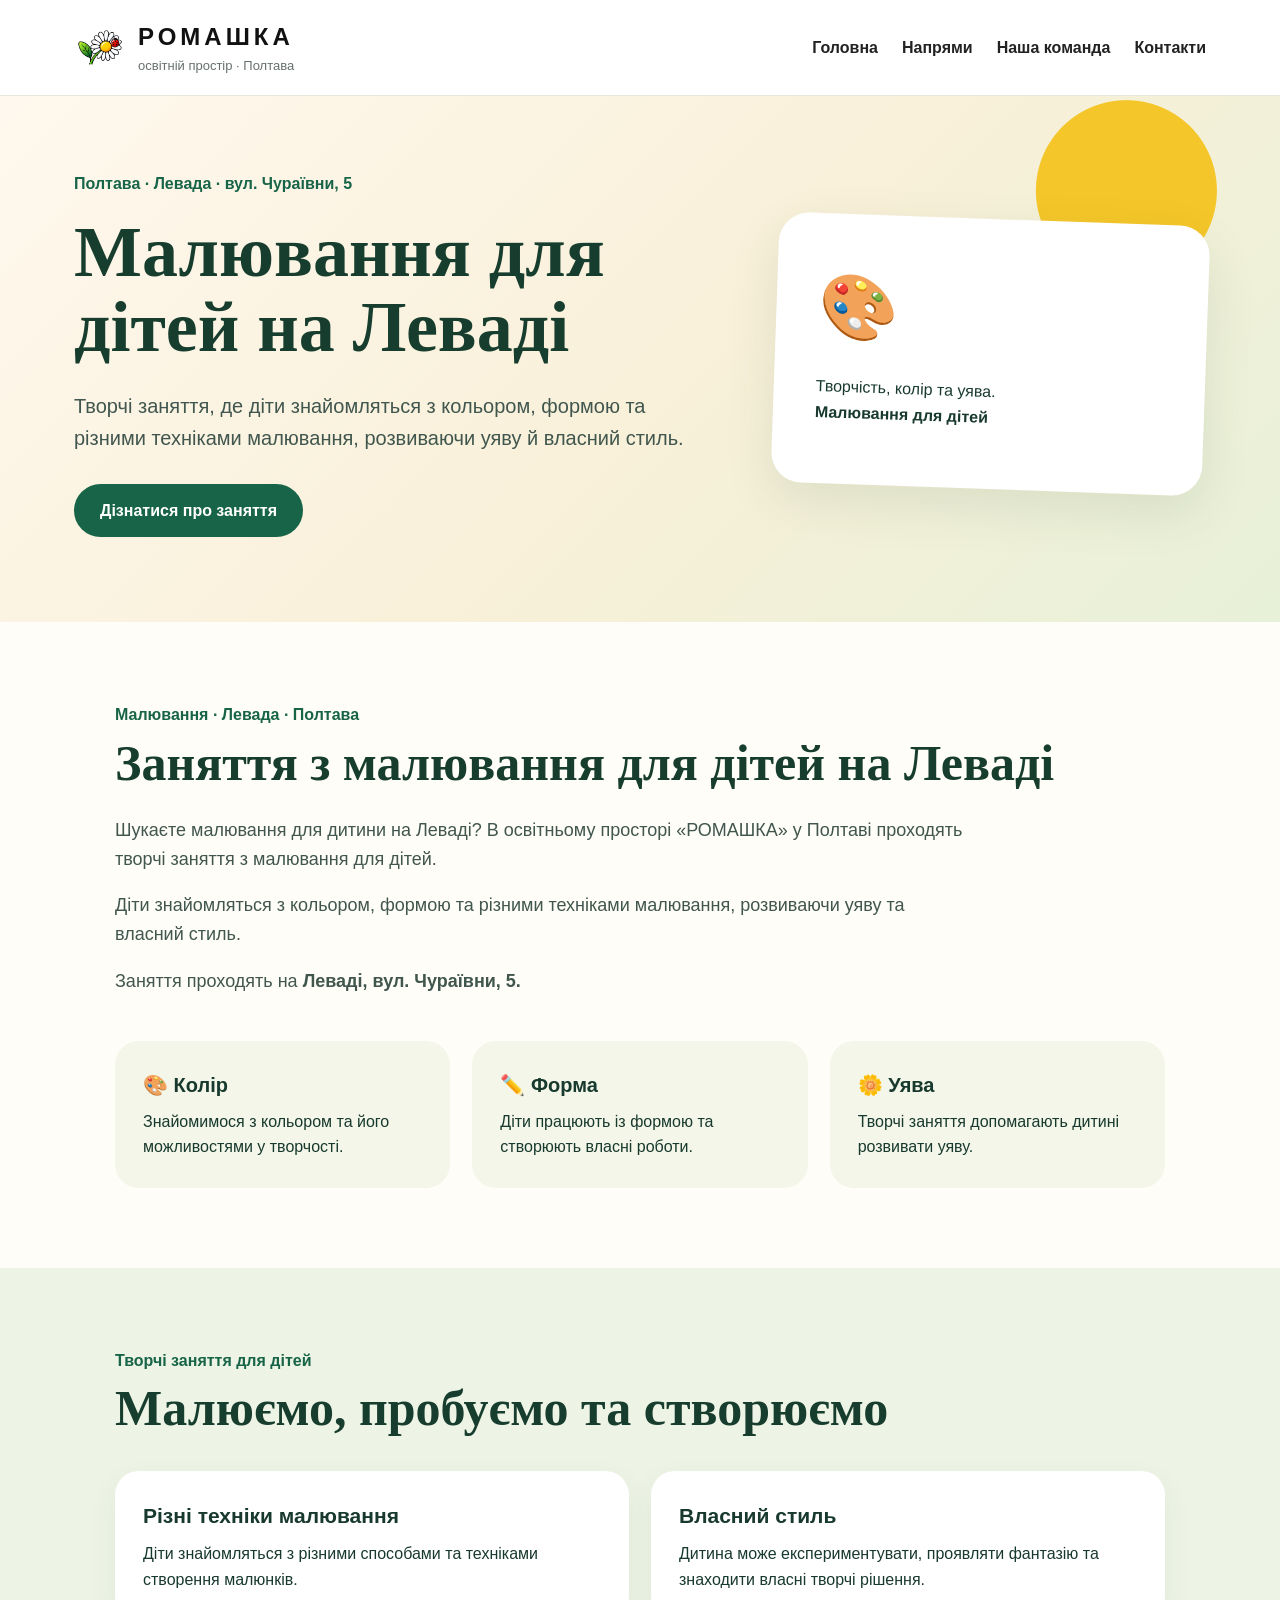
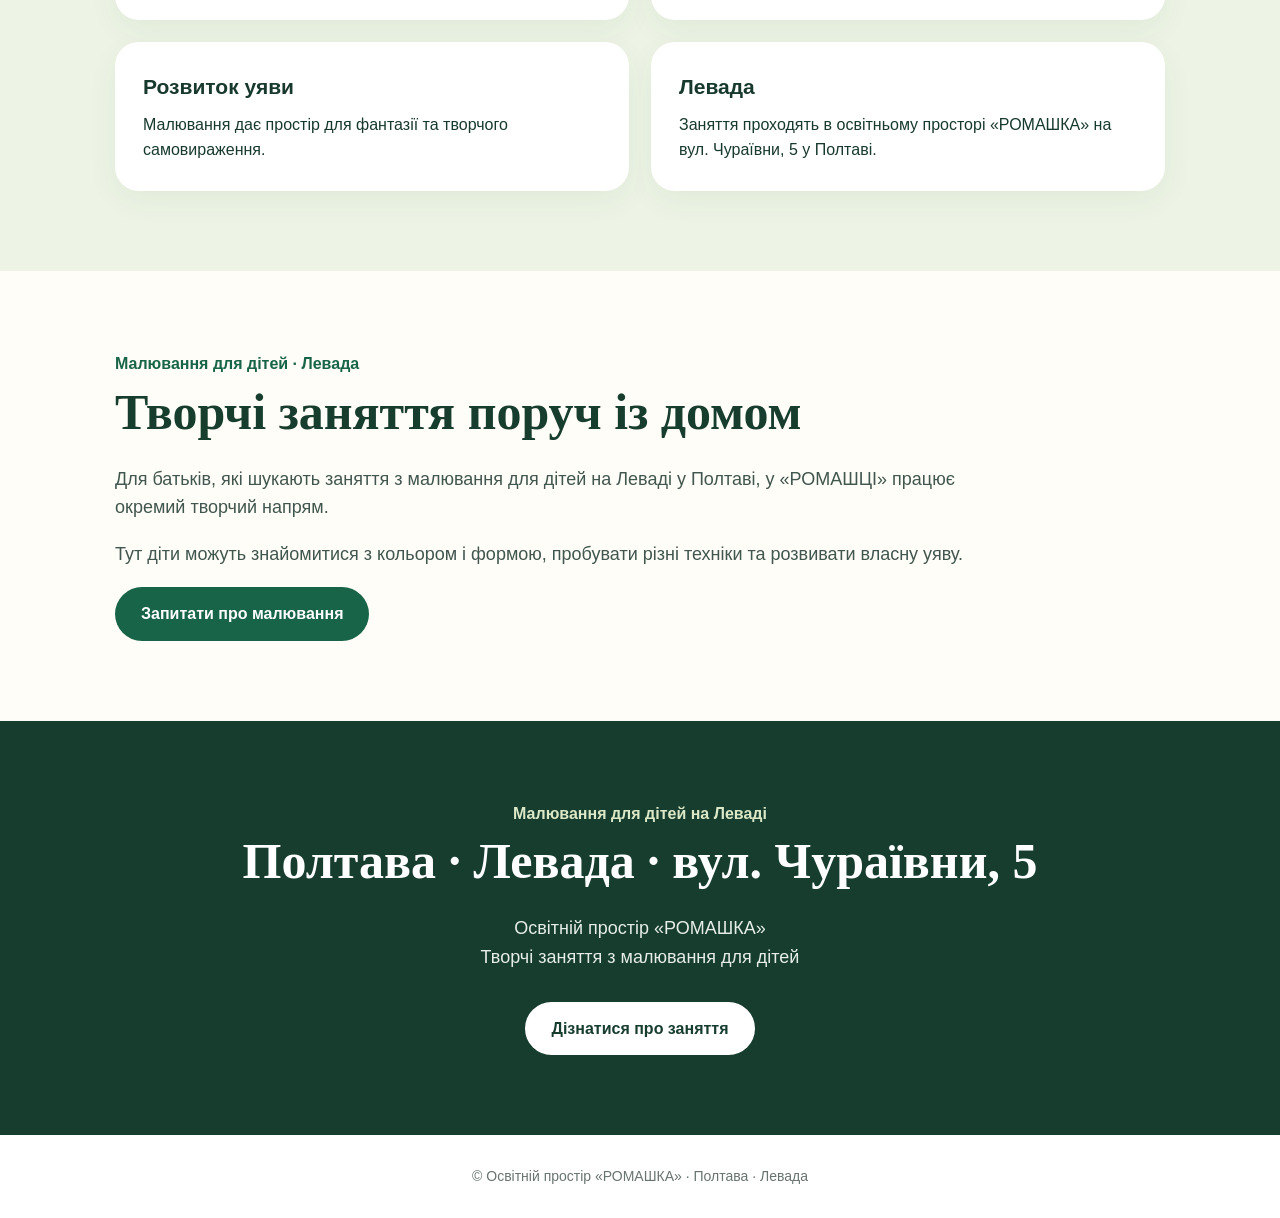
==== drawing.html @ bcd975f8 "Add drawing.html for children's drawing program This file contains the complete HTML structure for a" ====
<!DOCTYPE html>
<html lang="uk">
<head>
  <meta charset="UTF-8">
  <meta name="viewport" content="width=device-width, initial-scale=1.0">

  <title>Малювання для дітей на Леваді | Полтава</title>

  <meta name="description" content="Малювання для дітей на Леваді у Полтаві. Творчі заняття з кольором, формою та різними техніками малювання. Освітній простір «РОМАШКА», вул. Чураївни, 5.">

  <link rel="canonical" href="https://romashka.poltava.ua/drawing.html">

  <style>
    * { box-sizing: border-box; }

    body {
      margin: 0;
      font-family: Arial, Helvetica, sans-serif;
      color: #18392d;
      background: #fffdf7;
      line-height: 1.6;
    }

    a { color: inherit; }

    .header {
      background: rgba(255,255,255,.96);
      border-bottom: 1px solid #e9e6dc;
    }

    .header-inner {
      max-width: 1180px;
      margin: 0 auto;
      padding: 18px 24px;
      display: flex;
      align-items: center;
      justify-content: space-between;
      gap: 25px;
    }

    .brand {
      display: flex;
      align-items: center;
      gap: 12px;
      text-decoration: none;
    }

    .brand img {
      width: 52px;
      height: 52px;
      object-fit: contain;
    }

    .brand-name {
      font-size: 24px;
      letter-spacing: 4px;
      color: #111;
      font-weight: 700;
    }

    .brand-subtitle {
      display: block;
      font-size: 13px;
      color: #66716c;
      font-weight: 400;
    }

    .nav {
      display: flex;
      gap: 24px;
      align-items: center;
      flex-wrap: wrap;
    }

    .nav a {
      text-decoration: none;
      font-weight: 700;
      color: #222;
    }

    .hero {
      background:
        radial-gradient(circle at 88% 18%, #f4c629 0 90px, transparent 91px),
        linear-gradient(135deg, #fff8ee 0%, #f8f0d8 55%, #e7f1d8 100%);
    }

    .hero-inner {
      max-width: 1180px;
      margin: 0 auto;
      padding: 75px 24px 85px;
      display: grid;
      grid-template-columns: 1.2fr .8fr;
      gap: 55px;
      align-items: center;
    }

    .location {
      display: inline-block;
      font-weight: 800;
      color: #176448;
      margin-bottom: 18px;
    }

    h1 {
      font-family: Georgia, "Times New Roman", serif;
      font-size: clamp(42px, 6vw, 72px);
      line-height: 1.04;
      margin: 0 0 25px;
      color: #173d2e;
    }

    .lead {
      font-size: 20px;
      max-width: 700px;
      color: #40564e;
      margin-bottom: 30px;
    }

    .button {
      display: inline-block;
      padding: 14px 26px;
      background: #176448;
      color: white;
      border-radius: 999px;
      text-decoration: none;
      font-weight: 800;
    }

    .art-card {
      background: white;
      padding: 42px;
      border-radius: 30px;
      box-shadow: 0 18px 50px rgba(35,70,53,.10);
      transform: rotate(2deg);
    }

    .art-icon {
      font-size: 64px;
      margin-bottom: 15px;
    }

    .section {
      padding: 80px 24px;
    }

    .container {
      max-width: 1050px;
      margin: 0 auto;
    }

    .eyebrow {
      color: #176448;
      font-weight: 800;
      margin-bottom: 8px;
    }

    h2 {
      font-family: Georgia, "Times New Roman", serif;
      font-size: clamp(34px, 4vw, 50px);
      line-height: 1.1;
      margin: 0 0 25px;
      color: #173d2e;
    }

    .text {
      font-size: 18px;
      color: #40564e;
      max-width: 850px;
    }

    .features {
      display: grid;
      grid-template-columns: repeat(3, 1fr);
      gap: 22px;
      margin-top: 45px;
    }

    .feature {
      background: #f3f6e9;
      border-radius: 24px;
      padding: 28px;
    }

    .feature strong {
      display: block;
      font-size: 20px;
      margin-bottom: 8px;
    }

    .creative {
      background: #edf4e5;
    }

    .creative-grid {
      display: grid;
      grid-template-columns: repeat(2, 1fr);
      gap: 22px;
      margin-top: 35px;
    }

    .creative-card {
      background: white;
      border-radius: 24px;
      padding: 28px;
      box-shadow: 0 10px 30px rgba(35,70,53,.06);
    }

    .creative-card strong {
      display: block;
      font-size: 21px;
      margin-bottom: 8px;
    }

    .location-section {
      text-align: center;
      background: #173d2e;
      color: white;
    }

    .location-section h2 { color: white; }

    .location-section .text {
      color: #e6eee9;
      margin: 0 auto 30px;
    }

    .location-section .button {
      background: white;
      color: #173d2e;
    }

    footer {
      padding: 30px 24px;
      text-align: center;
      color: #68746f;
      background: white;
      font-size: 14px;
    }

    @media (max-width: 800px) {
      .header-inner {
        flex-direction: column;
        align-items: flex-start;
      }

      .nav {
        gap: 14px;
        font-size: 14px;
      }

      .hero-inner {
        grid-template-columns: 1fr;
        padding-top: 50px;
      }

      .features,
      .creative-grid {
        grid-template-columns: 1fr;
      }

      .art-card {
        max-width: 330px;
      }
    }
  </style>

  <script type="application/ld+json">
  {
    "@context": "https://schema.org",
    "@type": "EducationalOrganization",
    "name": "Освітній простір РОМАШКА",
    "url": "https://romashka.poltava.ua/",
    "address": {
      "@type": "PostalAddress",
      "streetAddress": "вул. Чураївни, 5",
      "addressLocality": "Полтава",
      "addressRegion": "Полтавська область",
      "addressCountry": "UA"
    }
  }
  </script>
</head>

<body>

<header class="header">
  <div class="header-inner">

    <a class="brand" href="index.html">
      <img src="romashka-clean.png" alt="Освітній простір РОМАШКА">

      <div>
        <span class="brand-name">РОМАШКА</span>
        <span class="brand-subtitle">освітній простір · Полтава</span>
      </div>
    </a>

    <nav class="nav">
      <a href="index.html">Головна</a>
      <a href="index.html#programs">Напрями</a>
      <a href="team.html">Наша команда</a>
      <a href="index.html#contacts">Контакти</a>
    </nav>

  </div>
</header>


<main>

  <section class="hero">
    <div class="hero-inner">

      <div>
        <div class="location">Полтава · Левада · вул. Чураївни, 5</div>

        <h1>Малювання для дітей на Леваді</h1>

        <p class="lead">
          Творчі заняття, де діти знайомляться з кольором,
          формою та різними техніками малювання,
          розвиваючи уяву й власний стиль.
        </p>

        <a class="button" href="tel:+380502146665">
          Дізнатися про заняття
        </a>
      </div>

      <div class="art-card">
        <div class="art-icon">🎨</div>
        <p>
          Творчість, колір та уява.<br>
          <strong>Малювання для дітей</strong>
        </p>
      </div>

    </div>
  </section>


  <section class="section">
    <div class="container">

      <div class="eyebrow">Малювання · Левада · Полтава</div>

      <h2>Заняття з малювання для дітей на Леваді</h2>

      <div class="text">
        <p>
          Шукаєте малювання для дитини на Леваді?
          В освітньому просторі «РОМАШКА» у Полтаві
          проходять творчі заняття з малювання для дітей.
        </p>

        <p>
          Діти знайомляться з кольором, формою та різними
          техніками малювання, розвиваючи уяву та власний стиль.
        </p>

        <p>
          Заняття проходять на
          <strong>Леваді, вул. Чураївни, 5.</strong>
        </p>
      </div>

      <div class="features">

        <div class="feature">
          <strong>🎨 Колір</strong>
          Знайомимося з кольором та його можливостями у творчості.
        </div>

        <div class="feature">
          <strong>✏️ Форма</strong>
          Діти працюють із формою та створюють власні роботи.
        </div>

        <div class="feature">
          <strong>🌼 Уява</strong>
          Творчі заняття допомагають дитині розвивати уяву.
        </div>

      </div>

    </div>
  </section>


  <section class="section creative">
    <div class="container">

      <div class="eyebrow">Творчі заняття для дітей</div>

      <h2>Малюємо, пробуємо та створюємо</h2>

      <div class="creative-grid">

        <div class="creative-card">
          <strong>Різні техніки малювання</strong>
          Діти знайомляться з різними способами та техніками створення малюнків.
        </div>

        <div class="creative-card">
          <strong>Власний стиль</strong>
          Дитина може експериментувати, проявляти фантазію та знаходити власні творчі рішення.
        </div>

        <div class="creative-card">
          <strong>Розвиток уяви</strong>
          Малювання дає простір для фантазії та творчого самовираження.
        </div>

        <div class="creative-card">
          <strong>Левада</strong>
          Заняття проходять в освітньому просторі «РОМАШКА» на вул. Чураївни, 5 у Полтаві.
        </div>

      </div>

    </div>
  </section>


  <section class="section">
    <div class="container">

      <div class="eyebrow">Малювання для дітей · Левада</div>

      <h2>Творчі заняття поруч із домом</h2>

      <div class="text">
        <p>
          Для батьків, які шукають заняття з малювання
          для дітей на Леваді у Полтаві, у «РОМАШЦІ»
          працює окремий творчий напрям.
        </p>

        <p>
          Тут діти можуть знайомитися з кольором і формою,
          пробувати різні техніки та розвивати власну уяву.
        </p>
      </div>

      <a class="button" href="tel:+380502146665">
        Запитати про малювання
      </a>

    </div>
  </section>


  <section class="section location-section">
    <div class="container">

      <div class="eyebrow" style="color:#dce9c8;">
        Малювання для дітей на Леваді
      </div>

      <h2>Полтава · Левада · вул. Чураївни, 5</h2>

      <p class="text">
        Освітній простір «РОМАШКА»<br>
        Творчі заняття з малювання для дітей
      </p>

      <a class="button" href="tel:+380502146665">
        Дізнатися про заняття
      </a>

    </div>
  </section>

</main>


<footer>
  © Освітній простір «РОМАШКА» · Полтава · Левада
</footer>

</body>
</html>
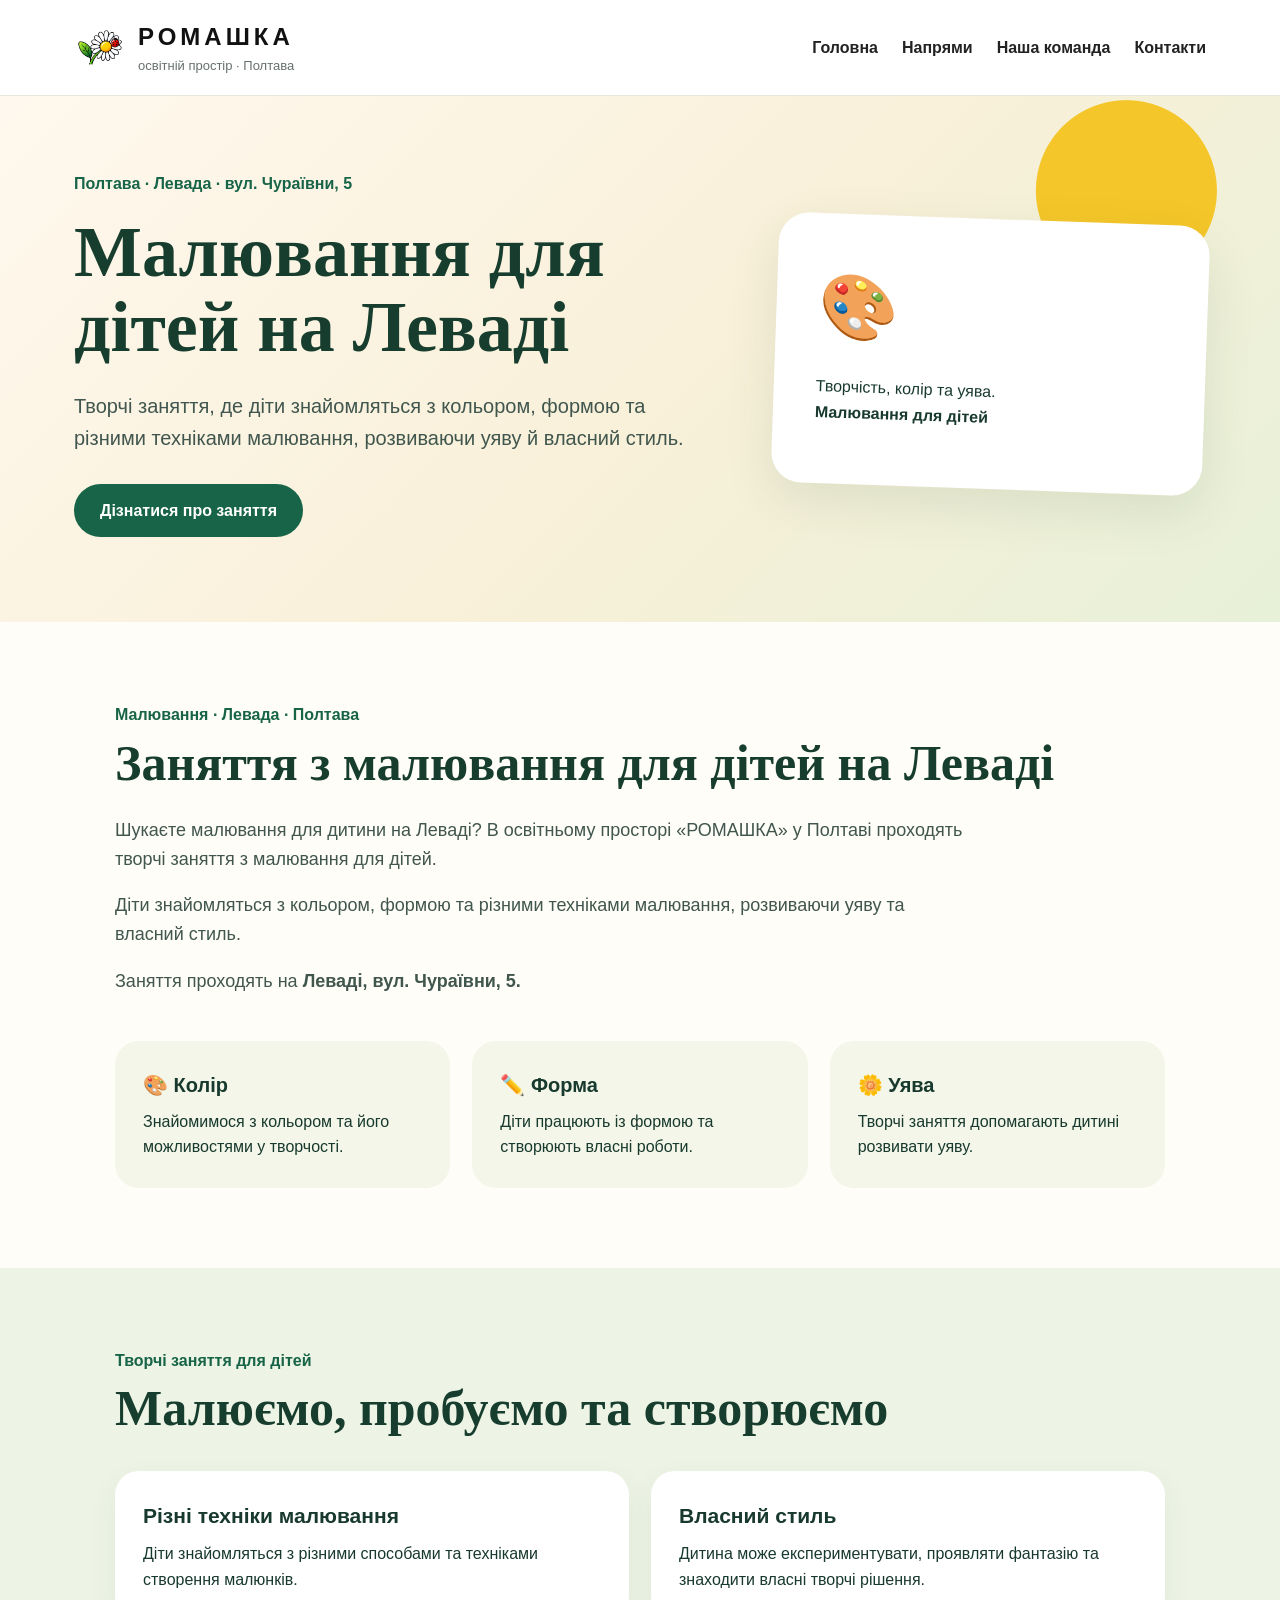
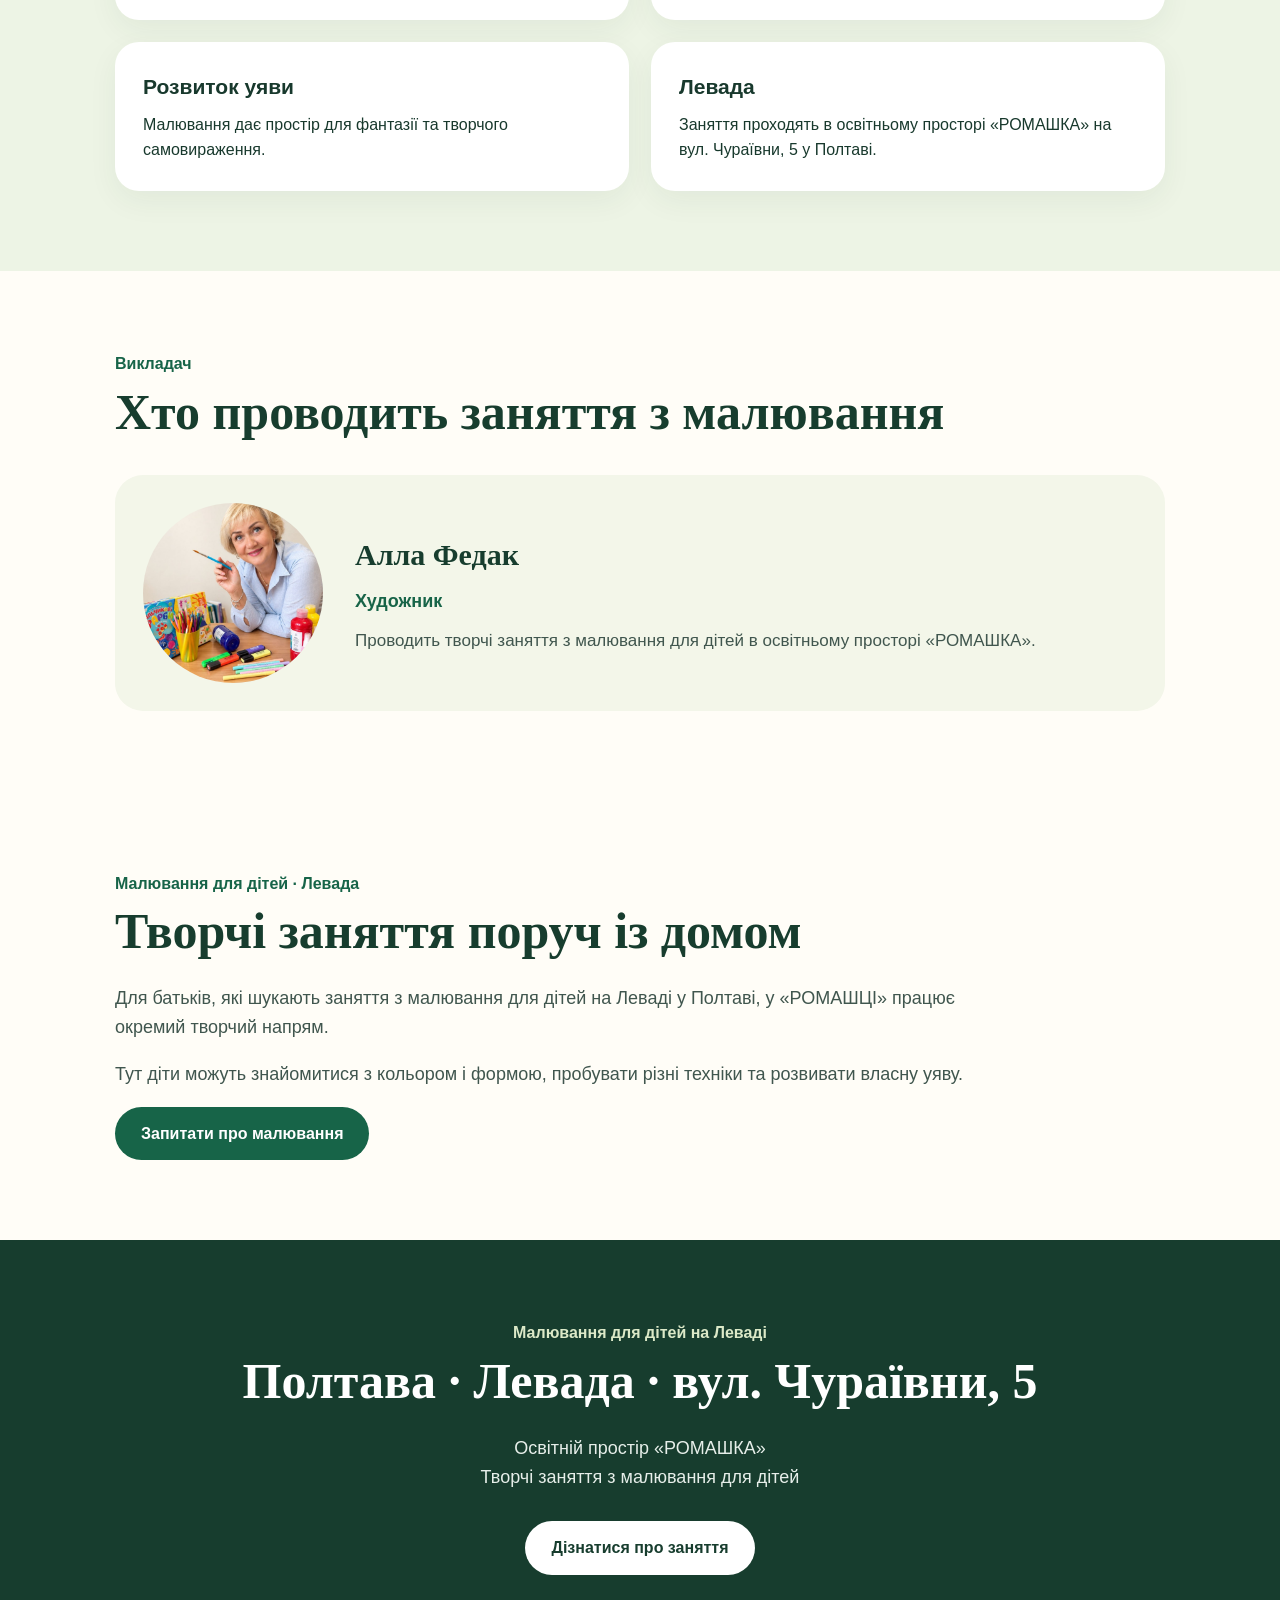
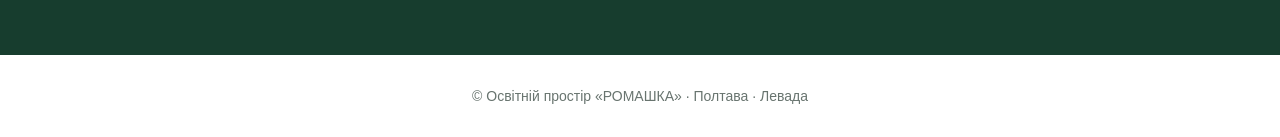
==== commit f0013902: "Add instructor section for drawing classes" ====
--- a/drawing.html
+++ b/drawing.html
@@ -420,7 +420,70 @@
 
     </div>
   </section>
-
+<section class="section">
+  <div class="container">
+
+    <div class="eyebrow">Викладач</div>
+
+    <h2>Хто проводить заняття з малювання</h2>
+
+    <div style="
+      display:flex;
+      align-items:center;
+      gap:32px;
+      margin-top:35px;
+      background:#f3f6e9;
+      padding:28px;
+      border-radius:28px;
+      flex-wrap:wrap;
+    ">
+
+      <img
+        src="alla-fedak.jpg"
+        alt="Алла Федак — художник, заняття з малювання для дітей у Полтаві"
+        style="
+          width:180px;
+          height:180px;
+          object-fit:cover;
+          border-radius:50%;
+        "
+      >
+
+      <div style="flex:1; min-width:240px;">
+
+        <h3 style="
+          font-family:Georgia, 'Times New Roman', serif;
+          font-size:30px;
+          margin:0 0 8px;
+          color:#173d2e;
+        ">
+          Алла Федак
+        </h3>
+
+        <p style="
+          font-size:18px;
+          font-weight:700;
+          color:#176448;
+          margin:0 0 12px;
+        ">
+          Художник
+        </p>
+
+        <p style="
+          font-size:17px;
+          color:#40564e;
+          margin:0;
+        ">
+          Проводить творчі заняття з малювання для дітей
+          в освітньому просторі «РОМАШКА».
+        </p>
+
+      </div>
+
+    </div>
+
+  </div>
+</section>
 
   <section class="section">
     <div class="container">
